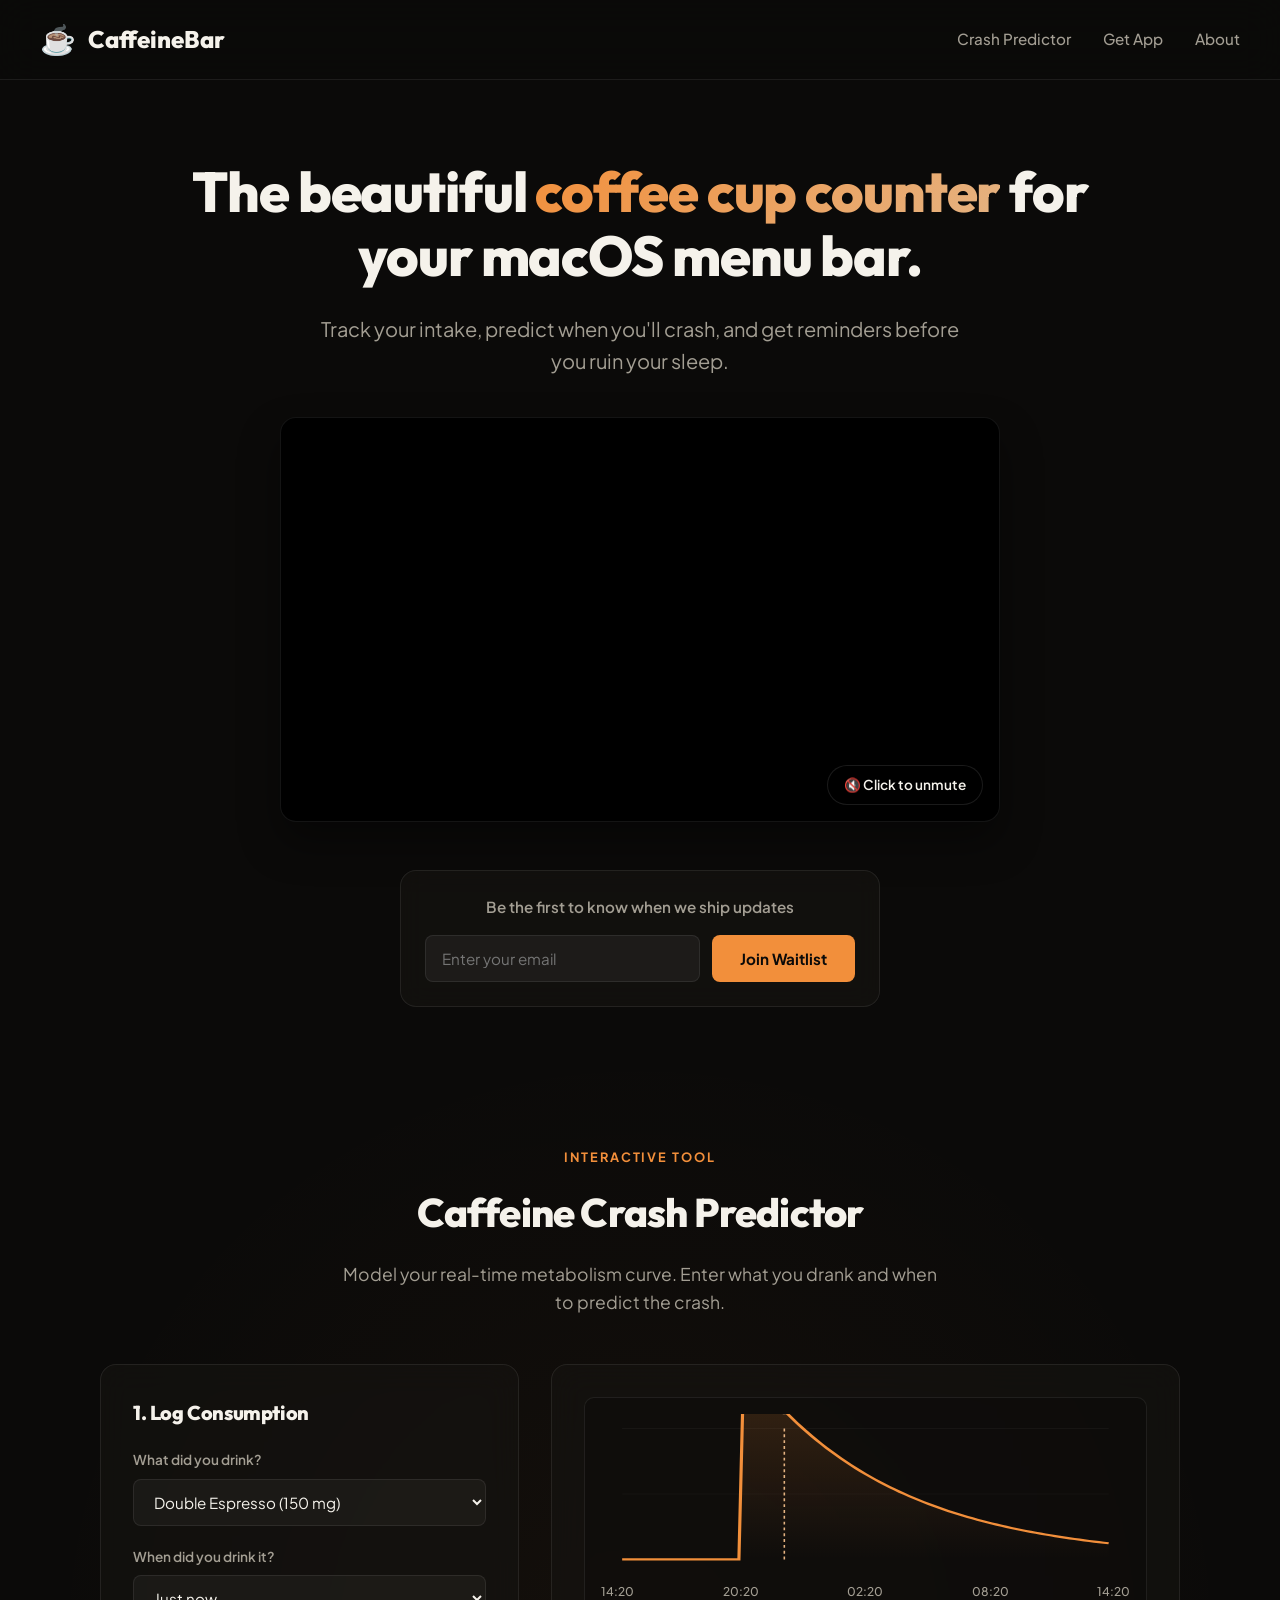
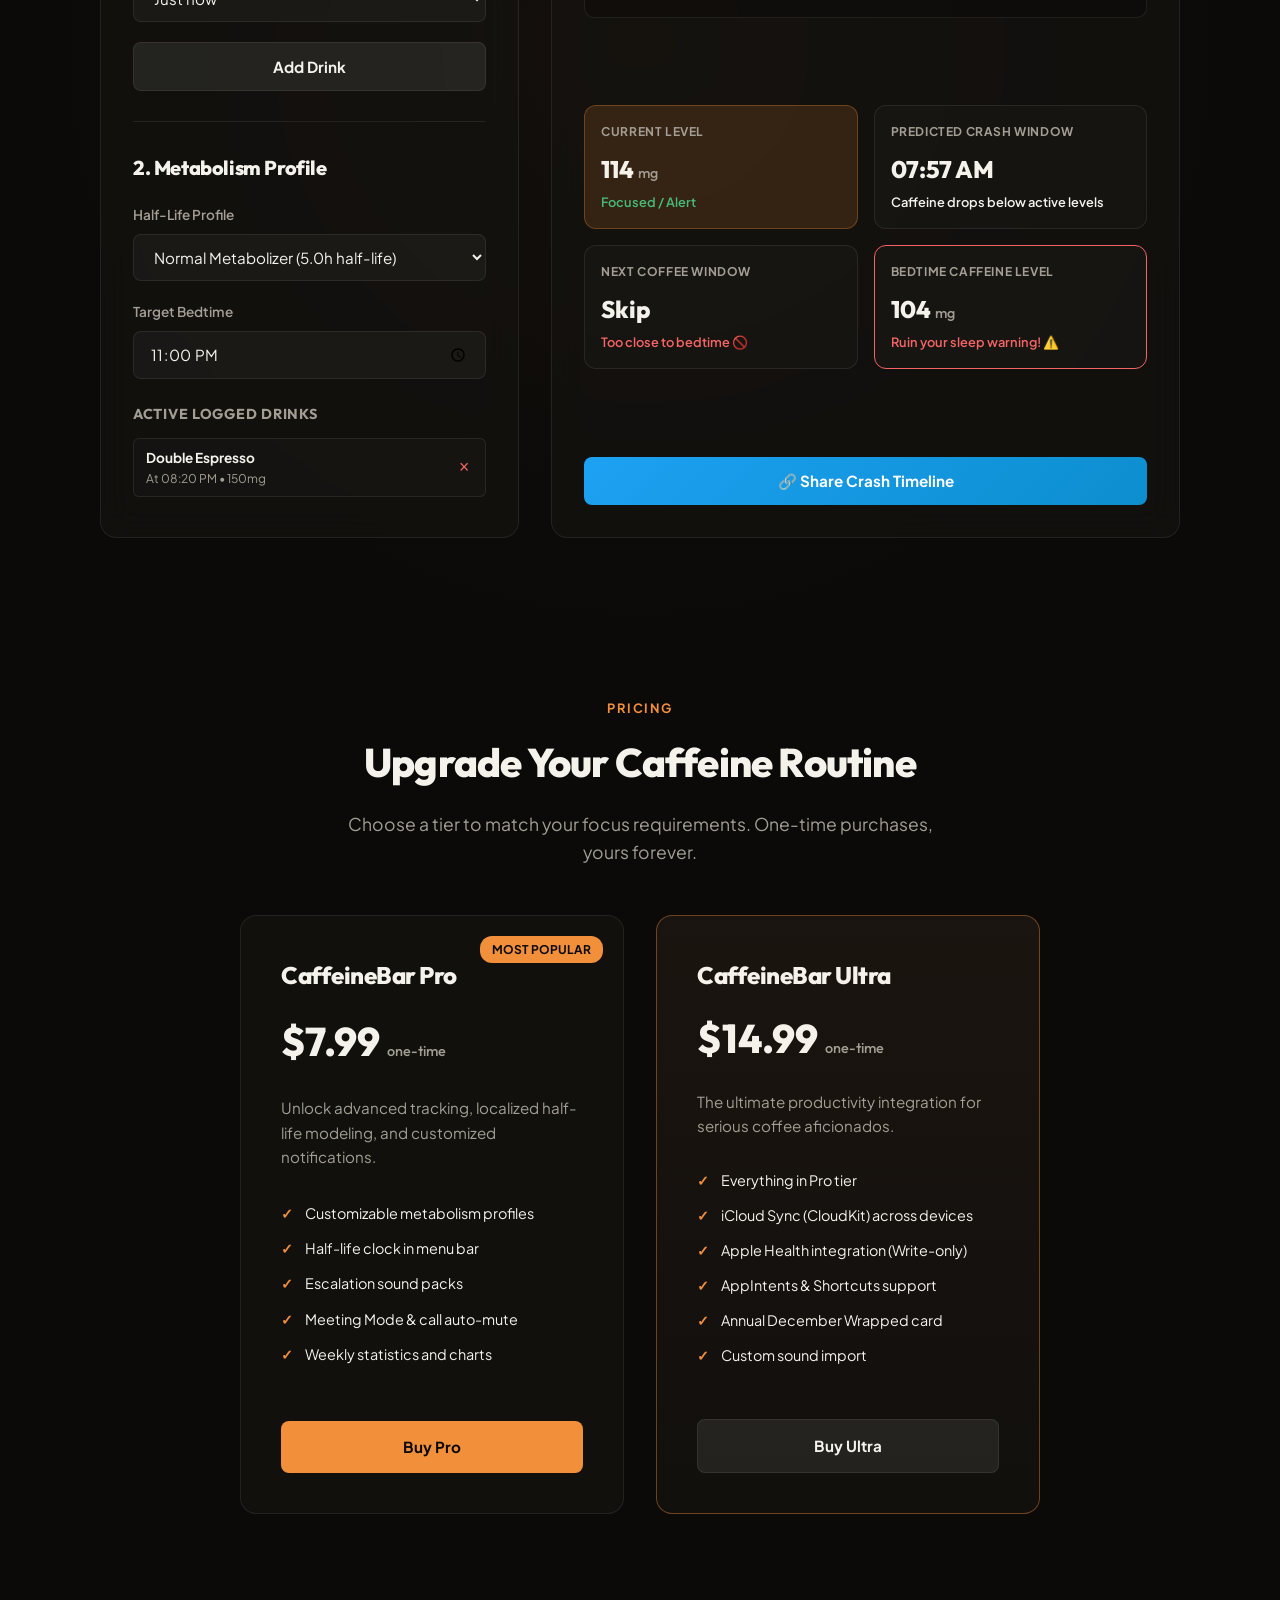
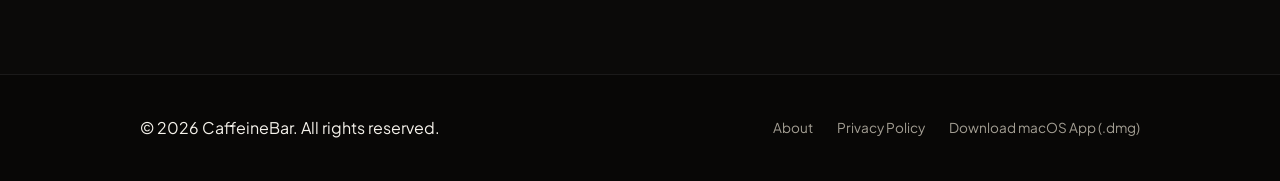
==== landing-page/index.html @ 2f120a83 "feat(caffeine): add caffeine level prediction and next coffee time features - Implement caffeine lev" ====
<!DOCTYPE html>
<html lang="en">
<head>
    <meta charset="UTF-8">
    <meta name="viewport" content="width=device-width, initial-scale=1.0">
    <title>CaffeineBar — Modern Coffee Cup Counter & Crash Predictor</title>
    <meta name="description" content="A gorgeous macOS menu bar coffee cup counter. Model your caffeine half-life, predict your crash window, and protect your sleep.">
    
    <!-- Typography -->
    <link rel="preconnect" href="https://fonts.googleapis.com">
    <link rel="preconnect" href="https://fonts.gstatic.com" crossorigin>
    <link href="https://fonts.googleapis.com/css2?family=Outfit:wght@300;400;600;800&family=Plus+Jakarta+Sans:wght@300;400;500;600;700&display=swap" rel="stylesheet">
    
    <!-- Styling -->
    <link rel="stylesheet" href="style.css">
</head>
<body>
    <!-- Navbar / Header -->
    <header class="app-header">
        <div class="logo">
            <span class="logo-icon">☕️</span>
            <span class="logo-text">CaffeineBar</span>
        </div>
        <nav class="header-nav">
            <a href="#predictor" class="nav-link">Crash Predictor</a>
            <a href="#pricing" class="nav-link">Get App</a>
            <a href="#about" class="nav-link">About</a>
        </nav>
    </header>

    <main>
        <!-- Hero Section -->
        <section class="hero-section">
            <div class="hero-container">
                <h1 class="hero-title">
                    The beautiful <span class="gradient-text">coffee cup counter</span> for your macOS menu bar.
                </h1>
                <p class="hero-subtitle">
                    Track your intake, predict when you'll crash, and get reminders before you ruin your sleep.
                </p>
                
                <!-- Video Embed / Ambulance Reel Mock -->
                <div class="video-container">
                    <video id="ambulance-reel" autoplay loop muted playsinline>
                        <!-- A placeholder layout or video loop. If missing, we render an elegant interactive mockup canvas/SVG inside -->
                        <source src="assets/ambulance_reel.mp4" type="video/mp4">
                        Your browser does not support the video tag.
                    </video>
                    <div class="video-overlay" id="video-unmute-btn">
                        <span class="sound-icon">🔇 Click to unmute</span>
                    </div>
                </div>

                <!-- Waitlist Form (Above the fold) -->
                <div class="waitlist-card">
                    <p class="waitlist-title">Be the first to know when we ship updates</p>
                    <form id="waitlist-form" class="waitlist-form">
                        <input type="email" id="waitlist-email" placeholder="Enter your email" required class="waitlist-input">
                        <button type="submit" class="btn btn-primary">Join Waitlist</button>
                    </form>
                    <div id="waitlist-success" class="waitlist-success hidden">
                        🎉 You're in! We'll keep you updated.
                    </div>
                </div>
            </div>
        </section>

        <!-- Caffeine Crash Predictor Widget -->
        <section id="predictor" class="predictor-section">
            <div class="section-header">
                <span class="section-tag">Interactive Tool</span>
                <h2 class="section-title">Caffeine Crash Predictor</h2>
                <p class="section-desc">Model your real-time metabolism curve. Enter what you drank and when to predict the crash.</p>
            </div>

            <div class="predictor-grid">
                <!-- Inputs Column -->
                <div class="predictor-panel inputs-panel">
                    <h3 class="panel-title">1. Log Consumption</h3>
                    
                    <div class="input-group">
                        <label for="drink-type">What did you drink?</label>
                        <select id="drink-type" class="custom-select">
                            <option value="espresso" data-mg="75">Espresso (75 mg)</option>
                            <option value="double-espresso" data-mg="150" selected>Double Espresso (150 mg)</option>
                            <option value="drip-coffee" data-mg="140">Drip Coffee 12oz (140 mg)</option>
                            <option value="latte" data-mg="75">Latte / Cappuccino (75 mg)</option>
                            <option value="cold-brew" data-mg="200">Cold Brew (200 mg)</option>
                            <option value="energy-drink" data-mg="160">Energy Drink (160 mg)</option>
                            <option value="matcha" data-mg="35">Green Tea / Matcha (35 mg)</option>
                            <option value="black-tea" data-mg="50">Black Tea (50 mg)</option>
                            <option value="custom" data-mg="0">Custom Amount (mg)</option>
                        </select>
                    </div>

                    <div id="custom-mg-group" class="input-group hidden">
                        <label for="custom-mg">Custom Caffeine (mg)</label>
                        <input type="number" id="custom-mg" min="0" max="1000" value="100" class="custom-input">
                    </div>

                    <div class="input-group">
                        <label for="drink-time">When did you drink it?</label>
                        <select id="drink-time" class="custom-select">
                            <option value="0">Just now</option>
                            <option value="30">30 minutes ago</option>
                            <option value="60">1 hour ago</option>
                            <option value="120">2 hours ago</option>
                            <option value="180">3 hours ago</option>
                            <option value="240">4 hours ago</option>
                            <option value="360">6 hours ago</option>
                            <option value="custom-time">Specific Time...</option>
                        </select>
                    </div>

                    <div id="specific-time-group" class="input-group hidden">
                        <label for="specific-time">Specific Time</label>
                        <input type="time" id="specific-time" class="custom-input">
                    </div>

                    <button type="button" id="add-drink-btn" class="btn btn-secondary btn-full">Add Drink</button>

                    <hr class="panel-divider">

                    <h3 class="panel-title">2. Metabolism Profile</h3>
                    
                    <div class="input-group">
                        <label for="metabolism-profile">Half-Life Profile</label>
                        <select id="metabolism-profile" class="custom-select">
                            <option value="fast">Fast Metabolizer (3.5h half-life)</option>
                            <option value="normal" selected>Normal Metabolizer (5.0h half-life)</option>
                            <option value="slow">Slow Metabolizer (7.0h half-life)</option>
                        </select>
                    </div>

                    <div class="input-group">
                        <label for="bedtime">Target Bedtime</label>
                        <input type="time" id="bedtime" value="23:00" class="custom-input">
                    </div>

                    <div class="drinks-log-container">
                        <h4 class="log-title">Active Logged Drinks</h4>
                        <ul id="drinks-list" class="drinks-list">
                            <!-- Dynamically populated -->
                        </ul>
                    </div>
                </div>

                <!-- Outputs Column -->
                <div class="predictor-panel outputs-panel">
                    <!-- Graph Visualizer -->
                    <div class="graph-wrapper">
                        <svg id="curve-chart" class="curve-chart" viewBox="0 0 500 220" preserveAspectRatio="none">
                            <!-- Background grids and curves drawn via JS -->
                        </svg>
                        <div class="chart-labels">
                            <span>08:00</span>
                            <span>14:00</span>
                            <span>20:00</span>
                            <span>02:00</span>
                        </div>
                    </div>

                    <!-- Predictions Cards -->
                    <div class="predictions-grid">
                        <!-- Current Level -->
                        <div class="prediction-card highlight">
                            <div class="card-label">Current Level</div>
                            <div class="card-value" id="val-current">0 <span class="unit">mg</span></div>
                            <div class="card-sub" id="status-text">Empty</div>
                        </div>

                        <!-- Crash Prediction -->
                        <div class="prediction-card">
                            <div class="card-label">Predicted Crash Window</div>
                            <div class="card-value" id="val-crash">--:--</div>
                            <div class="card-sub" id="crash-sub">No caffeine active</div>
                        </div>

                        <!-- Next Coffee Window -->
                        <div class="prediction-card">
                            <div class="card-label">Next Coffee Window</div>
                            <div class="card-value" id="val-next-coffee">--:--</div>
                            <div class="card-sub" id="next-coffee-sub">Safe to drink now</div>
                        </div>

                        <!-- Sleep Warning -->
                        <div class="prediction-card" id="sleep-card">
                            <div class="card-label">Bedtime Caffeine Level</div>
                            <div class="card-value" id="val-bedtime">0 <span class="unit">mg</span></div>
                            <div class="card-sub" id="sleep-sub">Safe for Sleep ✅</div>
                        </div>
                    </div>

                    <div class="share-actions">
                        <button type="button" id="share-btn" class="btn btn-share btn-full">
                            <span>🔗 Share Crash Timeline</span>
                        </button>
                    </div>
                </div>
            </div>
        </section>

        <!-- Pricing Section -->
        <section id="pricing" class="pricing-section">
            <div class="section-header">
                <span class="section-tag">Pricing</span>
                <h2 class="section-title">Upgrade Your Caffeine Routine</h2>
                <p class="section-desc">Choose a tier to match your focus requirements. One-time purchases, yours forever.</p>
            </div>

            <div class="pricing-grid">
                <!-- Pro Tier -->
                <div class="pricing-card">
                    <div class="card-badge">Most Popular</div>
                    <h3 class="tier-name">CaffeineBar Pro</h3>
                    <div class="tier-price"><span id="pro-price-val">$9.99</span> <span class="price-sub">one-time</span></div>
                    <p class="tier-desc">Unlock advanced tracking, localized half-life modeling, and customized notifications.</p>
                    <ul class="tier-features">
                        <li>Customizable metabolism profiles</li>
                        <li>Half-life clock in menu bar</li>
                        <li>Escalation sound packs</li>
                        <li>Meeting Mode & call auto-mute</li>
                        <li>Weekly statistics and charts</li>
                    </ul>
                    <a href="#" id="pro-checkout-link" class="btn btn-primary btn-full">Buy Pro</a>
                </div>

                <!-- Ultra Tier -->
                <div class="pricing-card premium">
                    <h3 class="tier-name">CaffeineBar Ultra</h3>
                    <div class="tier-price"><span>$14.99</span> <span class="price-sub">one-time</span></div>
                    <p class="tier-desc">The ultimate productivity integration for serious coffee aficionados.</p>
                    <ul class="tier-features">
                        <li>Everything in Pro tier</li>
                        <li>iCloud Sync (CloudKit) across devices</li>
                        <li>Apple Health integration (Write-only)</li>
                        <li>AppIntents & Shortcuts support</li>
                        <li>Annual December Wrapped card</li>
                        <li>Custom sound import</li>
                    </ul>
                    <a href="https://polar.sh/caffeinebar-ultra-1499" id="ultra-checkout-link" class="btn btn-secondary btn-full">Buy Ultra</a>
                </div>
            </div>
        </section>
    </main>

    <!-- Footer -->
    <footer class="app-footer">
        <div class="footer-content">
            <p>&copy; 2026 CaffeineBar. All rights reserved.</p>
            <div class="footer-links">
                <a href="about.html" id="about">About</a>
                <a href="privacy.html" id="privacy">Privacy Policy</a>
                <a href="/CaffeineBar.dmg" id="download">Download macOS App (.dmg)</a>
            </div>
        </div>
    </footer>

    <script src="app.js"></script>
</body>
</html>
---- landing-page/style.css ----
/* Global Variables & Colors */
:root {
    --bg-base: #0b0a09;
    --bg-surface: rgba(22, 20, 18, 0.6);
    --bg-surface-solid: #161412;
    --border-color: rgba(255, 255, 255, 0.08);
    --text-primary: #f5f2eb;
    --text-secondary: #a39e93;
    
    --primary: #f28f3b;
    --primary-glow: rgba(242, 143, 59, 0.15);
    --secondary: #e5b382;
    
    --status-empty: #a39e93;
    --status-active: #48bb78;
    --status-warning: #ecc94b;
    --status-danger: #f56565;
    
    --font-heading: 'Outfit', sans-serif;
    --font-body: 'Plus Jakarta Sans', sans-serif;
    --border-radius: 16px;
    --transition: all 0.3s cubic-bezier(0.16, 1, 0.3, 1);
}

/* Base Styles */
* {
    box-sizing: border-box;
    margin: 0;
    padding: 0;
}

body {
    background-color: var(--bg-base);
    color: var(--text-primary);
    font-family: var(--font-body);
    line-height: 1.6;
    overflow-x: hidden;
    padding-top: 80px;
}

/* Typography */
h1, h2, h3, h4 {
    font-family: var(--font-heading);
    font-weight: 800;
    letter-spacing: -0.02em;
}

a {
    color: inherit;
    text-decoration: none;
}

/* Header & Navigation */
.app-header {
    position: fixed;
    top: 0;
    left: 0;
    right: 0;
    height: 80px;
    background: rgba(11, 10, 9, 0.8);
    backdrop-filter: blur(20px);
    -webkit-backdrop-filter: blur(20px);
    border-bottom: 1px solid var(--border-color);
    display: flex;
    justify-content: space-between;
    align-items: center;
    padding: 0 40px;
    z-index: 1000;
}

.logo {
    display: flex;
    align-items: center;
    gap: 12px;
    font-family: var(--font-heading);
    font-weight: 800;
    font-size: 1.5rem;
}

.logo-icon {
    font-size: 1.8rem;
}

.header-nav {
    display: flex;
    gap: 32px;
}

.nav-link {
    color: var(--text-secondary);
    font-weight: 500;
    font-size: 0.95rem;
    transition: var(--transition);
}

.nav-link:hover {
    color: var(--primary);
}

/* Hero Section */
.hero-section {
    padding: 80px 20px 60px;
    text-align: center;
    max-width: 1000px;
    margin: 0 auto;
}

.hero-title {
    font-size: 3.5rem;
    line-height: 1.15;
    margin-bottom: 24px;
}

.gradient-text {
    background: linear-gradient(135deg, var(--primary), var(--secondary));
    -webkit-background-clip: text;
    -webkit-text-fill-color: transparent;
}

.hero-subtitle {
    color: var(--text-secondary);
    font-size: 1.25rem;
    max-width: 640px;
    margin: 0 auto 40px;
}

/* Video Reel Embed Mock */
.video-container {
    position: relative;
    max-width: 720px;
    margin: 0 auto 48px;
    border-radius: var(--border-radius);
    overflow: hidden;
    border: 1px solid var(--border-color);
    box-shadow: 0 20px 40px rgba(0, 0, 0, 0.4);
    background: #000;
    aspect-ratio: 16/9;
}

.video-container video {
    width: 100%;
    height: 100%;
    object-fit: cover;
}

.video-overlay {
    position: absolute;
    bottom: 16px;
    right: 16px;
    background: rgba(0, 0, 0, 0.6);
    backdrop-filter: blur(8px);
    -webkit-backdrop-filter: blur(8px);
    padding: 8px 16px;
    border-radius: 20px;
    font-size: 0.85rem;
    font-weight: 600;
    cursor: pointer;
    border: 1px solid rgba(255, 255, 255, 0.1);
    transition: var(--transition);
}

.video-overlay:hover {
    background: rgba(0, 0, 0, 0.8);
    transform: scale(1.05);
}

/* Waitlist Form */
.waitlist-card {
    max-width: 480px;
    margin: 0 auto;
    background: var(--bg-surface);
    backdrop-filter: blur(12px);
    -webkit-backdrop-filter: blur(12px);
    border: 1px solid var(--border-color);
    padding: 24px;
    border-radius: var(--border-radius);
}

.waitlist-title {
    font-weight: 600;
    margin-bottom: 16px;
    font-size: 0.95rem;
    color: var(--text-secondary);
}

.waitlist-form {
    display: flex;
    gap: 12px;
}

.waitlist-input {
    flex: 1;
    background: rgba(255, 255, 255, 0.05);
    border: 1px solid var(--border-color);
    padding: 12px 16px;
    border-radius: 8px;
    color: var(--text-primary);
    font-family: inherit;
    font-size: 0.95rem;
    outline: none;
    transition: var(--transition);
}

.waitlist-input:focus {
    border-color: var(--primary);
    box-shadow: 0 0 0 2px var(--primary-glow);
}

.waitlist-success {
    margin-top: 12px;
    font-weight: 600;
    color: var(--status-active);
}

/* Section Header */
.section-header {
    text-align: center;
    margin-bottom: 48px;
    padding: 0 20px;
}

.section-tag {
    font-size: 0.8rem;
    text-transform: uppercase;
    letter-spacing: 0.15em;
    color: var(--primary);
    font-weight: 700;
    display: block;
    margin-bottom: 12px;
}

.section-title {
    font-size: 2.5rem;
    margin-bottom: 16px;
}

.section-desc {
    color: var(--text-secondary);
    font-size: 1.1rem;
    max-width: 600px;
    margin: 0 auto;
}

/* Predictor Widget */
.predictor-section {
    padding: 80px 20px;
    background: radial-gradient(circle at center, rgba(242, 143, 59, 0.04) 0%, transparent 70%);
}

.predictor-grid {
    max-width: 1080px;
    margin: 0 auto;
    display: grid;
    grid-template-columns: 1fr 1.5fr;
    gap: 32px;
}

.predictor-panel {
    background: var(--bg-surface);
    backdrop-filter: blur(16px);
    -webkit-backdrop-filter: blur(16px);
    border: 1px solid var(--border-color);
    border-radius: var(--border-radius);
    padding: 32px;
}

.panel-title {
    font-size: 1.25rem;
    margin-bottom: 20px;
    color: var(--text-primary);
}

.input-group {
    margin-bottom: 20px;
}

.input-group label {
    display: block;
    font-size: 0.85rem;
    font-weight: 600;
    color: var(--text-secondary);
    margin-bottom: 8px;
}

.custom-select, .custom-input {
    width: 100%;
    background: rgba(255, 255, 255, 0.04);
    border: 1px solid var(--border-color);
    padding: 12px 16px;
    border-radius: 8px;
    color: var(--text-primary);
    font-family: inherit;
    font-size: 0.95rem;
    outline: none;
    transition: var(--transition);
}

.custom-select:focus, .custom-input:focus {
    border-color: var(--primary);
}

.panel-divider {
    border: 0;
    height: 1px;
    background: var(--border-color);
    margin: 30px 0;
}

/* Active Logged Drinks */
.drinks-log-container {
    margin-top: 24px;
}

.log-title {
    font-size: 0.9rem;
    font-weight: 700;
    text-transform: uppercase;
    letter-spacing: 0.05em;
    color: var(--text-secondary);
    margin-bottom: 12px;
}

.drinks-list {
    list-style: none;
    max-height: 200px;
    overflow-y: auto;
}

.drink-item {
    display: flex;
    justify-content: space-between;
    align-items: center;
    background: rgba(255, 255, 255, 0.02);
    border: 1px solid var(--border-color);
    padding: 8px 12px;
    border-radius: 6px;
    margin-bottom: 8px;
    font-size: 0.85rem;
}

.drink-info {
    display: flex;
    flex-direction: column;
}

.drink-remove-btn {
    background: none;
    border: none;
    color: var(--status-danger);
    cursor: pointer;
    font-size: 1.1rem;
    padding: 0 4px;
    transition: var(--transition);
}

.drink-remove-btn:hover {
    transform: scale(1.2);
}

/* Outputs Panel & Chart */
.outputs-panel {
    display: flex;
    flex-direction: column;
    justify-content: space-between;
}

.graph-wrapper {
    position: relative;
    background: rgba(0, 0, 0, 0.2);
    border-radius: 10px;
    padding: 16px;
    border: 1px solid var(--border-color);
    margin-bottom: 24px;
}

.curve-chart {
    width: 100%;
    height: 160px;
    display: block;
}

.chart-labels {
    display: flex;
    justify-content: space-between;
    padding-top: 8px;
    color: var(--text-secondary);
    font-size: 0.75rem;
    font-weight: 500;
}

.predictions-grid {
    display: grid;
    grid-template-columns: repeat(2, 1fr);
    gap: 16px;
    margin-bottom: 24px;
}

.prediction-card {
    background: rgba(255, 255, 255, 0.02);
    border: 1px solid var(--border-color);
    border-radius: 12px;
    padding: 16px;
    transition: var(--transition);
}

.prediction-card.highlight {
    background: var(--primary-glow);
    border-color: rgba(242, 143, 59, 0.3);
}

.card-label {
    font-size: 0.75rem;
    font-weight: 700;
    text-transform: uppercase;
    letter-spacing: 0.05em;
    color: var(--text-secondary);
    margin-bottom: 8px;
}

.card-value {
    font-size: 1.5rem;
    font-weight: 800;
    font-family: var(--font-heading);
}

.card-value .unit {
    font-size: 0.9rem;
    font-weight: 500;
    color: var(--text-secondary);
}

.card-sub {
    font-size: 0.8rem;
    font-weight: 600;
    margin-top: 4px;
}

/* Pricing Section */
.pricing-section {
    padding: 80px 20px;
}

.pricing-grid {
    max-width: 800px;
    margin: 0 auto;
    display: grid;
    grid-template-columns: repeat(2, 1fr);
    gap: 32px;
    align-items: stretch;
}

.pricing-card {
    background: var(--bg-surface);
    border: 1px solid var(--border-color);
    border-radius: var(--border-radius);
    padding: 40px;
    display: flex;
    flex-direction: column;
    justify-content: space-between;
    position: relative;
}

.pricing-card.premium {
    border-color: rgba(242, 143, 59, 0.4);
    background: linear-gradient(180deg, rgba(242, 143, 59, 0.04) 0%, rgba(0, 0, 0, 0) 100%), var(--bg-surface);
}

.card-badge {
    position: absolute;
    top: 20px;
    right: 20px;
    background: var(--primary);
    color: var(--bg-base);
    font-size: 0.75rem;
    font-weight: 700;
    padding: 4px 12px;
    border-radius: 12px;
    text-transform: uppercase;
}

.tier-name {
    font-size: 1.5rem;
    margin-bottom: 12px;
}

.tier-price {
    font-size: 2.5rem;
    font-weight: 800;
    font-family: var(--font-heading);
    margin-bottom: 20px;
}

.price-sub {
    font-size: 0.9rem;
    font-weight: 500;
    color: var(--text-secondary);
}

.tier-desc {
    color: var(--text-secondary);
    font-size: 0.95rem;
    margin-bottom: 30px;
}

.tier-features {
    list-style: none;
    margin-bottom: 40px;
}

.tier-features li {
    font-size: 0.9rem;
    margin-bottom: 12px;
    position: relative;
    padding-left: 24px;
}

.tier-features li::before {
    content: "✓";
    position: absolute;
    left: 0;
    color: var(--primary);
    font-weight: 700;
}

/* Buttons */
.btn {
    display: inline-flex;
    justify-content: center;
    align-items: center;
    font-family: var(--font-body);
    font-weight: 700;
    font-size: 0.95rem;
    padding: 14px 28px;
    border-radius: 8px;
    border: none;
    cursor: pointer;
    transition: var(--transition);
}

.btn-full {
    width: 100%;
}

.btn-primary {
    background: var(--primary);
    color: var(--bg-base);
}

.btn-primary:hover {
    background: var(--secondary);
    box-shadow: 0 0 20px rgba(242, 143, 59, 0.4);
}

.btn-secondary {
    background: rgba(255, 255, 255, 0.08);
    color: var(--text-primary);
    border: 1px solid var(--border-color);
}

.btn-secondary:hover {
    background: rgba(255, 255, 255, 0.15);
}

.btn-share {
    background: linear-gradient(135deg, #1da1f2, #0d8ecf);
    color: #fff;
}

.btn-share:hover {
    opacity: 0.9;
    box-shadow: 0 0 15px rgba(29, 161, 242, 0.4);
}

/* Footer */
.app-footer {
    border-top: 1px solid var(--border-color);
    padding: 40px 20px;
    text-align: center;
    margin-top: 80px;
    background: rgba(0, 0, 0, 0.3);
}

.footer-content {
    max-width: 1000px;
    margin: 0 auto;
    display: flex;
    justify-content: space-between;
    align-items: center;
}

.footer-links {
    display: flex;
    gap: 24px;
    font-size: 0.85rem;
    color: var(--text-secondary);
}

.footer-links a:hover {
    color: var(--primary);
}

/* Hide helper class */
.hidden {
    display: none !important;
}

/* Responsive adjustments */
@media (max-width: 900px) {
    .predictor-grid {
        grid-template-columns: 1fr;
    }
}

@media (max-width: 768px) {
    .hero-title {
        font-size: 2.25rem;
    }
    
    .pricing-grid {
        grid-template-columns: 1fr;
        max-width: 450px;
    }

    .footer-content {
        flex-direction: column;
        gap: 20px;
    }
}
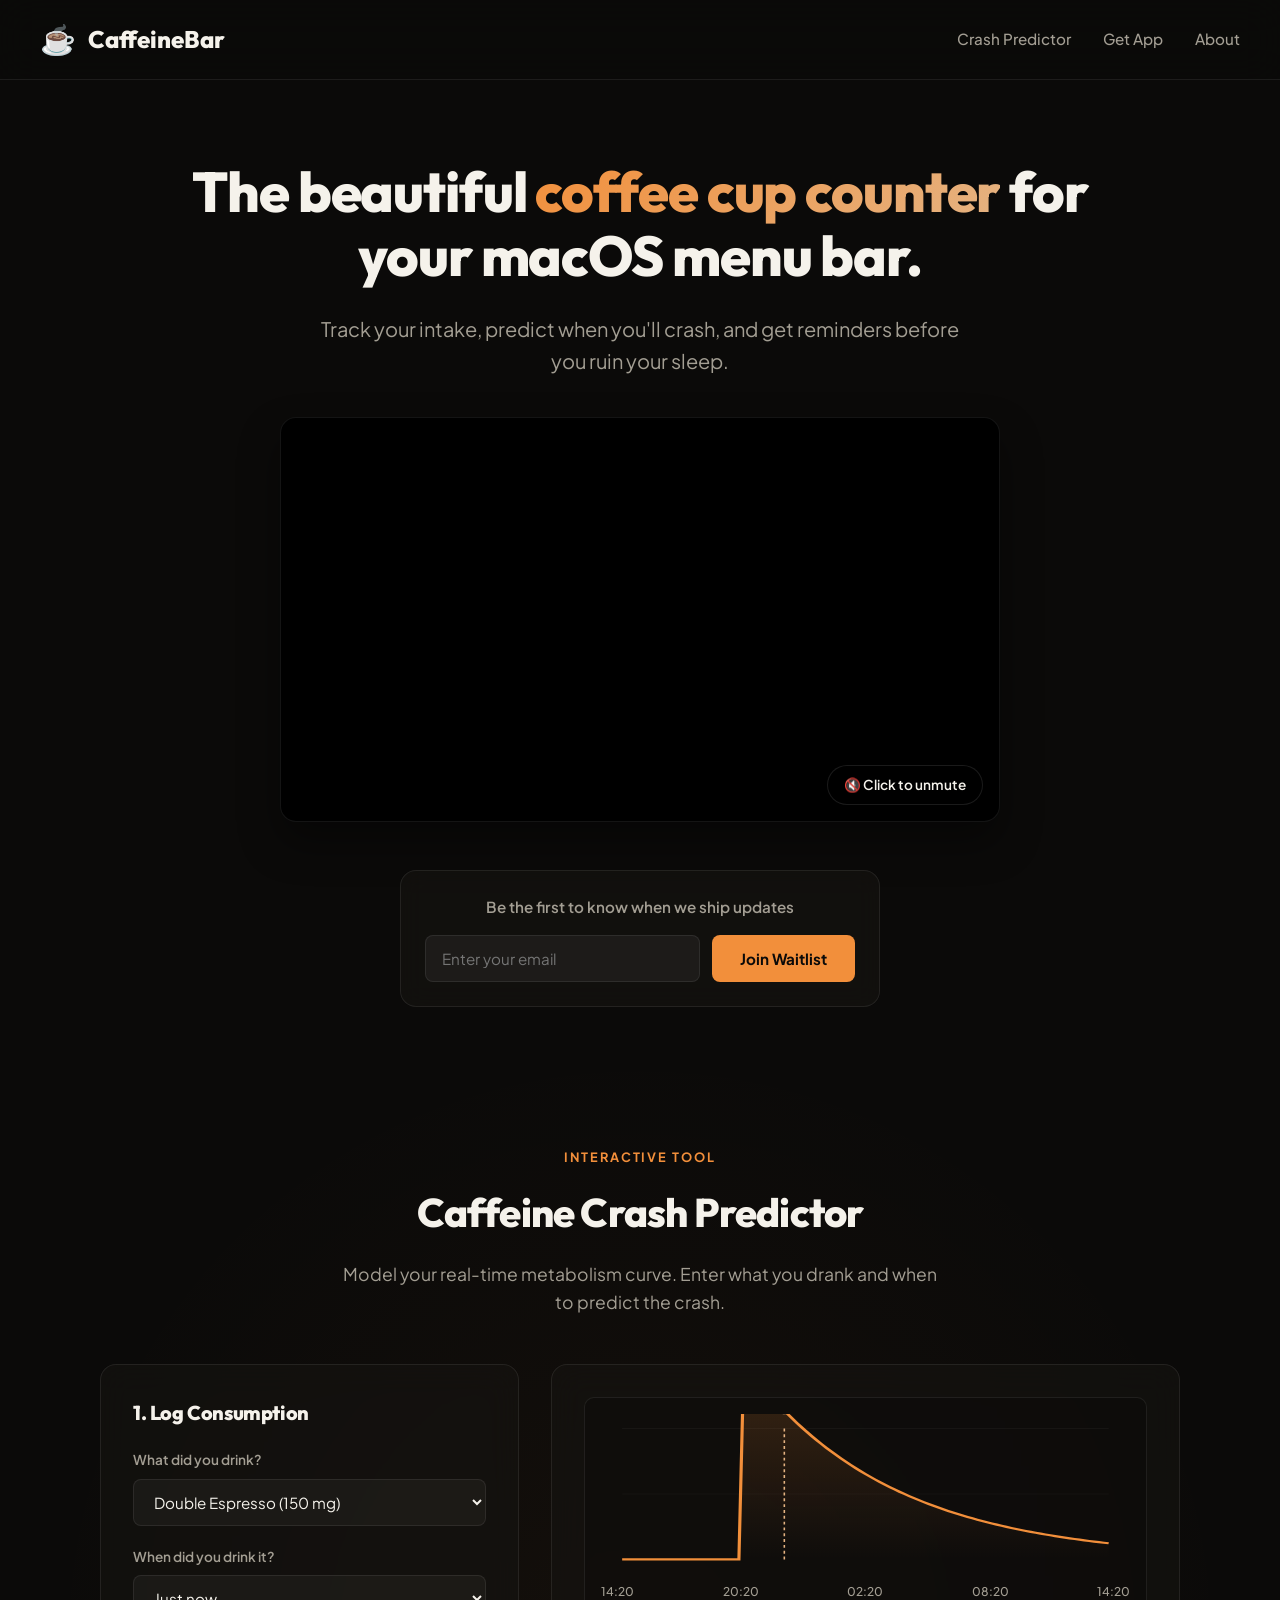
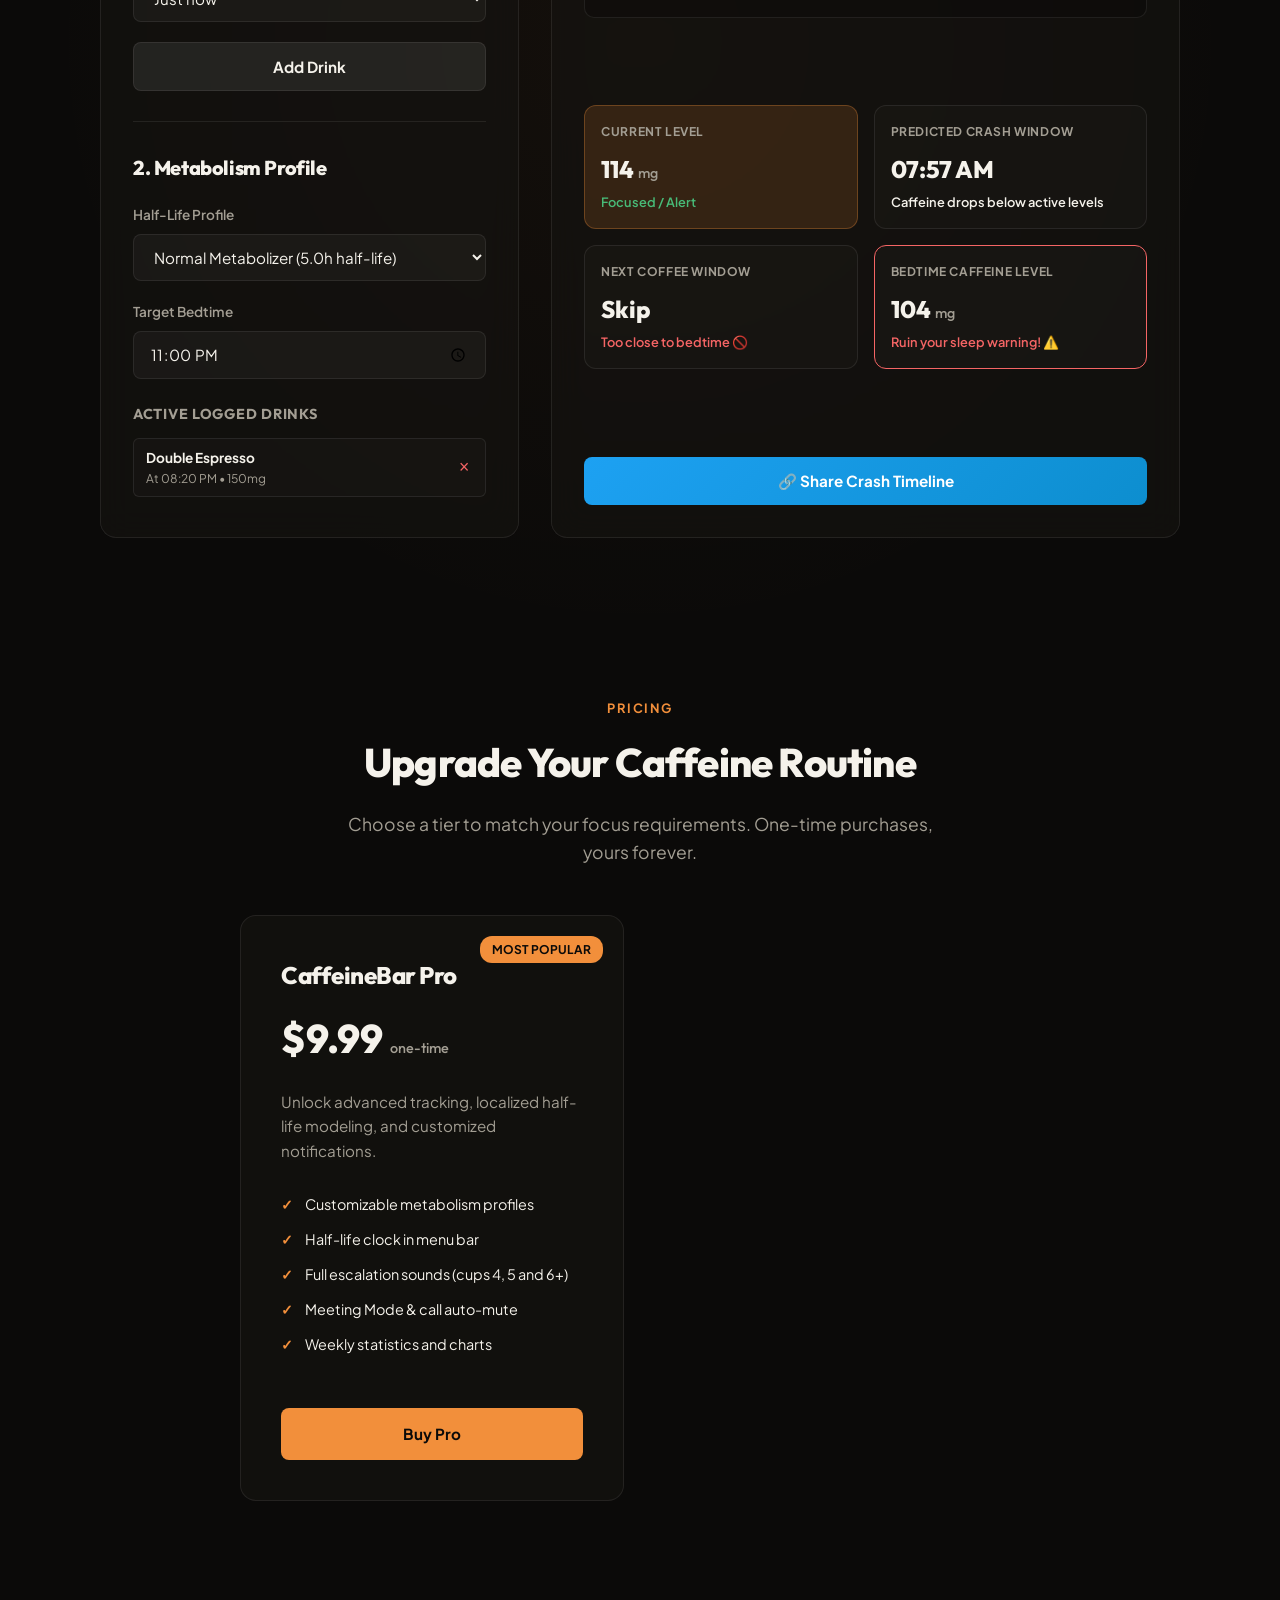
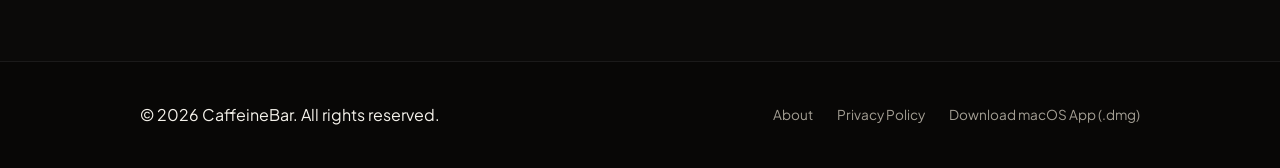
==== commit 970edc92: "fix(release): clear P0 launch blockers (Reqs 9, 13, 44, 50, 51, launch 54) - Sounds: synthesize real" ====
--- a/landing-page/index.html
+++ b/landing-page/index.html
@@ -218,28 +218,13 @@
                     <ul class="tier-features">
                         <li>Customizable metabolism profiles</li>
                         <li>Half-life clock in menu bar</li>
-                        <li>Escalation sound packs</li>
+                        <li>Full escalation sounds (cups 4, 5 and 6+)</li>
                         <li>Meeting Mode & call auto-mute</li>
                         <li>Weekly statistics and charts</li>
                     </ul>
                     <a href="#" id="pro-checkout-link" class="btn btn-primary btn-full">Buy Pro</a>
                 </div>
 
-                <!-- Ultra Tier -->
-                <div class="pricing-card premium">
-                    <h3 class="tier-name">CaffeineBar Ultra</h3>
-                    <div class="tier-price"><span>$14.99</span> <span class="price-sub">one-time</span></div>
-                    <p class="tier-desc">The ultimate productivity integration for serious coffee aficionados.</p>
-                    <ul class="tier-features">
-                        <li>Everything in Pro tier</li>
-                        <li>iCloud Sync (CloudKit) across devices</li>
-                        <li>Apple Health integration (Write-only)</li>
-                        <li>AppIntents & Shortcuts support</li>
-                        <li>Annual December Wrapped card</li>
-                        <li>Custom sound import</li>
-                    </ul>
-                    <a href="https://polar.sh/caffeinebar-ultra-1499" id="ultra-checkout-link" class="btn btn-secondary btn-full">Buy Ultra</a>
-                </div>
             </div>
         </section>
     </main>
